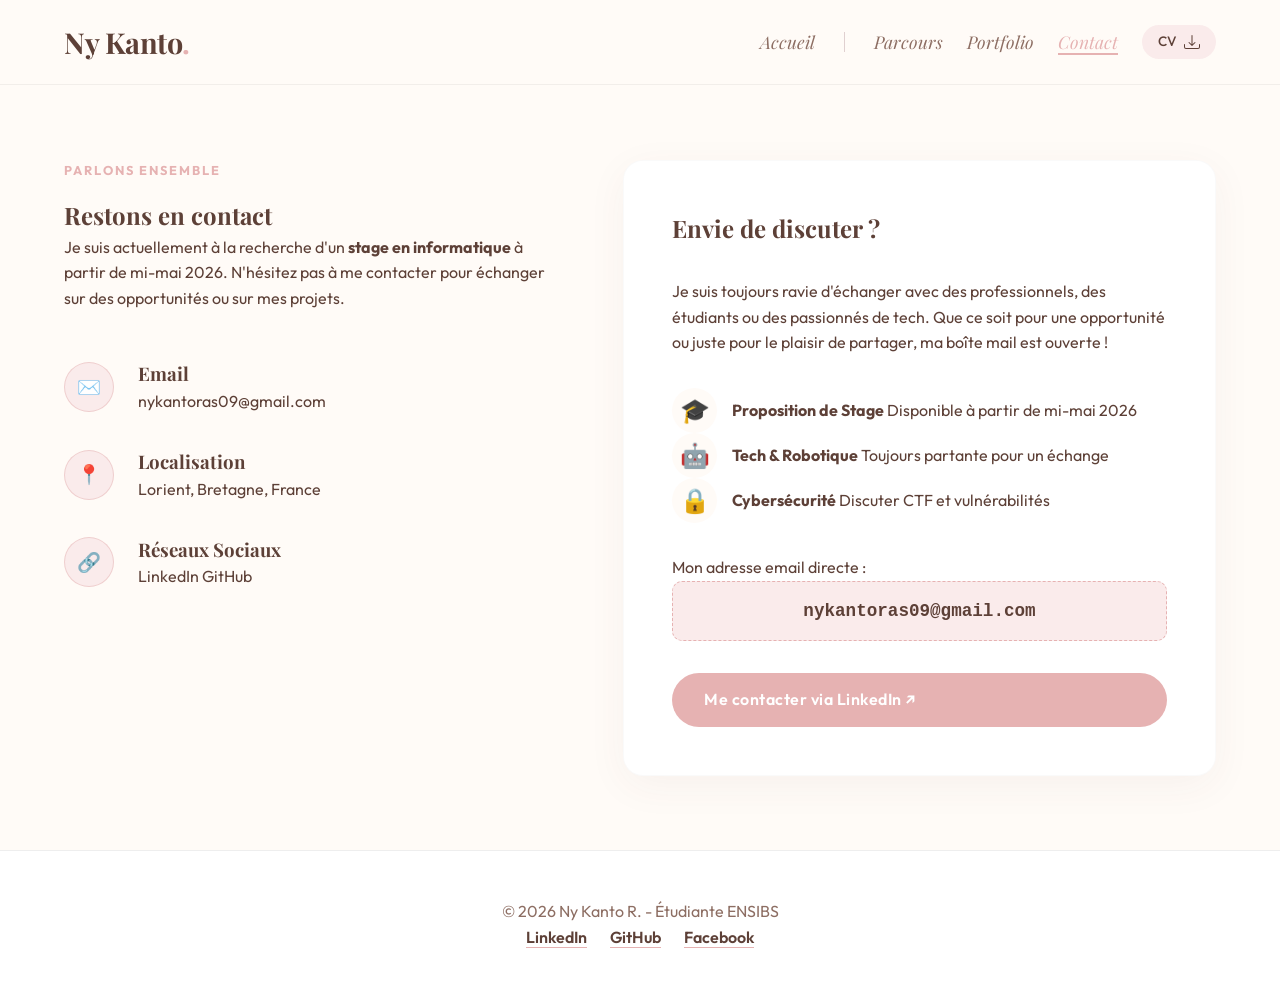
==== contact.html @ 1f0e3d35 "Ajout de la version initiale du site web" ====
<!DOCTYPE html>
<html lang="fr">
<head>
    <meta charset="UTF-8">
    <meta name="viewport" content="width=device-width, initial-scale=1.0">
    <title>Me Contacter - Ny Kanto</title>
    
    <link rel="stylesheet" href="style.css">
    
    <link href="https://fonts.googleapis.com/css2?family=Outfit:wght@300;400;500;700&family=Playfair+Display:ital,wght@0,400;0,600;0,700;1,400&display=swap" rel="stylesheet">
</head>

<body>

    <nav class="navbar">
        <div class="logo">Ny Kanto<span class="dot">.</span></div>
        <ul class="menu">
            <li><a href="index.html" class="nav-page">Accueil</a></li>
            <li class="divider"></li>
            <li><a href="parcours.html" class="nav-page">Parcours</a></li>
            <li><a href="projets.html" class="nav-page">Portfolio</a></li>
            <li><a href="contact.html" class="nav-page active-page">Contact</a></li>
            <li>
                <a href="mon-cv.pdf" target="_blank" class="btn-cv-minimal">
                    CV 
                    <svg xmlns="http://www.w3.org/2000/svg" width="16" height="16" fill="currentColor" viewBox="0 0 16 16"><path d="M.5 9.9a.5.5 0 0 1 .5.5v2.5a1 1 0 0 0 1 1h12a1 1 0 0 0 1-1v-2.5a.5.5 0 0 1 1 0v2.5a2 2 0 0 1-2 2H2a2 2 0 0 1-2-2v-2.5a.5.5 0 0 1 .5-.5z"/><path d="M7.646 11.854a.5.5 0 0 0 .708 0l3-3a.5.5 0 0 0-.708-.708L8.5 10.293V1.5a.5.5 0 0 0-1 0v8.793L5.354 8.146a.5.5 0 0 0-.708.708l3 3z"/></svg>
                </a>
            </li>
        </ul>
    </nav>

    <section class="contact-section">
        <div class="container contact-layout">
            
            <div class="contact-info">
                <p class="subtitle">Parlons ensemble</p>
                <h1>Restons en contact</h1>
                <p class="description">
                    Je suis actuellement à la recherche d'un <strong>stage en informatique</strong> à partir de mi-mai 2026.
                    N'hésitez pas à me contacter pour échanger sur des opportunités ou sur mes projets.
                </p>

                <div class="info-cards">
                    
                    <div class="info-card">
                        <div class="icon-circle">✉️</div>
                        <div>
                            <h3>Email</h3>
                            <a href="mailto:nykantoras09@gmail.com">nykantoras09@gmail.com</a>
                        </div>
                    </div>

                    <div class="info-card">
                        <div class="icon-circle">📍</div>
                        <div>
                            <h3>Localisation</h3>
                            <p>Lorient, Bretagne, France</p>
                        </div>
                    </div>

                    <div class="info-card">
                        <div class="icon-circle">🔗</div>
                        <div>
                            <h3>Réseaux Sociaux</h3>
                            <div class="social-links-contact">
                                <a href="https://linkedin.com" target="_blank">LinkedIn</a>
                                <a href="https://github.com" target="_blank">GitHub</a>
                            </div>
                        </div>
                    </div>

                </div>
            </div>

            <div class="contact-card-rich">
    
                <h2>Envie de discuter ?</h2>
                
                <p class="contact-intro">
                    Je suis toujours ravie d'échanger avec des professionnels, des étudiants ou des passionnés de tech. 
                    Que ce soit pour une opportunité ou juste pour le plaisir de partager, ma boîte mail est ouverte !
                </p>

                <div class="discussion-topics">
                    <div class="topic-item">
                        <span class="topic-icon">🎓</span>
                        <div class="topic-text">
                            <strong>Proposition de Stage</strong>
                            <span>Disponible à partir de mi-mai 2026</span>
                        </div>
                    </div>

                    <div class="topic-item">
                        <span class="topic-icon">🤖</span>
                        <div class="topic-text">
                            <strong>Tech & Robotique</strong>
                            <span>Toujours partante pour un échange</span>
                        </div>
                    </div>

                    <div class="topic-item">
                        <span class="topic-icon">🔒</span>
                        <div class="topic-text">
                            <strong>Cybersécurité</strong>
                            <span>Discuter CTF et vulnérabilités</span>
                        </div>
                    </div>
                </div>

                <div class="email-highlight">
                    <p>Mon adresse email directe :</p>
                    <div class="email-box">nykantoras09@gmail.com</div>
                </div>

                <a href="https://www.linkedin.com/in/ton-profil/" target="_blank" class="btn btn-primary full-width">
                    Me contacter via LinkedIn ↗
                </a>

            </div>
        </div>
    </section>

    <footer>
        <div class="container">
            <p>© 2026 Ny Kanto R. - Étudiante ENSIBS</p>
            
            <div class="socials">
                <a href="https://www.linkedin.com/in/ton-profil/" target="_blank">LinkedIn</a>
                <a href="https://github.com/NyKanto-R" target="_blank">GitHub</a>
                <a href="https://www.facebook.com/ton-profil" target="_blank">Facebook</a>
            </div>
        </div>
    </footer>

</body>
</html>
---- style.css ----
/* ==========================================================================
   STYLE.CSS - Portfolio Ny Kanto
   Thème : Nude, Earthy, Minimalist
   ========================================================================== */

/* -----------------------------------------------------------
   1. IMPORTS & RESET (La base technique)
----------------------------------------------------------- */
/* Police Outfit (Textes) + Playfair Display (Titres élégants) */
@import url('https://fonts.googleapis.com/css2?family=Outfit:wght@300;400;500;700&family=Playfair+Display:ital,wght@0,400;0,600;0,700;1,400&display=swap');

* {
    margin: 0;
    padding: 0;
    box-sizing: border-box; /* Permet de mieux gérer les tailles */
}

/* -----------------------------------------------------------
   2. VARIABLES (Ma palette de couleurs)
----------------------------------------------------------- */
:root {
    /* --- FONDS --- */
    --bg-body: #fffbf7;       /* Beige "Coquille d'œuf" (chaleureux) */
    --bg-cards: #ffffff;      /* Blanc pur pour les cartes */

    /* --- TEXTES --- */
    --text-main: #5d4037;     /* Marron Glacé (Remplace le noir dur) */
    --text-muted: #8d6e63;    /* Taupe clair (Pour les sous-titres) */

    /* --- ACCENT (Rose) --- */
    --accent: #e6b2b2;        /* Rose Poudré / Vieux Rose */
    --accent-hover: #d29696;  /* Rose un peu plus foncé (au survol) */
    --accent-light: #faebeb;  /* Rose très très pâle (fonds légers) */

    /* --- POLICES --- */
    --font-titles: 'Playfair Display', serif;
    --font-body: 'Outfit', sans-serif;
}

/* -----------------------------------------------------------
   3. STYLES GÉNÉRAUX (Body, Titres, Liens)
----------------------------------------------------------- */
body {
    font-family: var(--font-body);
    background-color: var(--bg-body);
    color: var(--text-main);
    line-height: 1.6;
    overflow-x: hidden; /* Évite le scroll horizontal involontaire */
}

a {
    text-decoration: none;
    color: var(--text-main);
    transition: 0.3s ease; /* Animation fluide sur tous les liens */
}

ul { list-style: none; }

h1, h2, h3, .logo {
    font-family: var(--font-titles);
    font-weight: 700;
    color: var(--text-main);
}

.container {
    width: 90%;
    max-width: 1200px; /* Largeur max du site pour grands écrans */
    margin: 0 auto;    /* Centre le contenu */
}

/* --- En-têtes de Pages (Parcours, Portfolio...) --- */
.page-header {
    padding: 4rem 0 2rem;
    text-align: center;
    background-color: var(--bg-body);
}

.page-header h1 {
    font-size: 3rem;
    margin-bottom: 1rem;
}

/* CORRECTION DEMANDÉE : Centrer la description sous le titre */
.page-header .description, .page-header p {
    font-size: 1.1rem;
    color: var(--text-muted);
    max-width: 600px;    /* On limite la largeur pour la lecture */
    margin: 0 auto;      /* Centre le bloc au milieu de la page */
    text-align: center;  /* Centre le texte dans le bloc */
    margin-bottom: 2.5rem;
    line-height: 1.6;
}

/* -----------------------------------------------------------
   4. NAVIGATION (Menu)
----------------------------------------------------------- */
.navbar {
    padding: 1.2rem 5%;
    display: flex;
    justify-content: space-between;
    align-items: center;
    background: rgba(255, 251, 247, 0.95); /* Fond légèrement transparent */
    backdrop-filter: blur(10px); /* Effet de flou derrière */
    position: sticky; /* Le menu reste accroché en haut */
    top: 0;
    z-index: 1000;
    border-bottom: 1px solid rgba(0,0,0,0.05);
}

.logo { font-size: 1.8rem; letter-spacing: -0.5px; }
.dot { color: var(--accent); }

.menu {
    display: flex;
    align-items: center;
    gap: 1.5rem;
}

/* Liens du menu */
.nav-anchor {
    font-size: 0.8rem;
    font-weight: 600;
    text-transform: uppercase;
    letter-spacing: 1px;
}
.nav-anchor:hover { color: var(--accent); }

.nav-page {
    font-family: var(--font-titles);
    font-style: italic;
    font-size: 1.1rem;
    color: var(--text-muted);
}
.nav-page:hover {
    color: var(--accent);
    text-decoration: underline;
    text-underline-offset: 4px;
}

.active-page { /* Indicateur de page active */
    color: var(--accent) !important;
    border-bottom: 2px solid var(--accent);
}

.divider {
    width: 1px;
    height: 20px;
    background-color: #e0d0d0;
    margin: 0 5px;
}

/* Bouton CV (Header) */
.btn-cv-minimal {
    display: flex;
    align-items: center;
    gap: 8px;
    font-family: var(--font-body);
    font-weight: 500;
    font-size: 0.85rem;
    padding: 6px 16px;
    border-radius: 20px;
    background-color: var(--accent-light);
    color: var(--text-main);
    transition: 0.3s;
}
.btn-cv-minimal:hover {
    background-color: var(--accent);
    color: white;
}

/* -----------------------------------------------------------
   5. ACCUEIL (Hero Section)
----------------------------------------------------------- */
.hero {
    min-height: 85vh;
    display: flex;
    align-items: center;
}

.hero-layout {
    display: flex;
    justify-content: space-between;
    align-items: center;
    gap: 2rem;
}

.hero-text { flex: 1; }

.subtitle {
    text-transform: uppercase;
    font-size: 0.8rem;
    letter-spacing: 2px;
    color: var(--accent);
    font-weight: 700;
    margin-bottom: 1rem;
}

.hero h1 {
    font-size: 4rem;
    line-height: 1.1;
    margin-bottom: 1.5rem;
}

.hero-image-container img {
    width: 380px;
    height: 480px;
    object-fit: cover;
    border-radius: 20px;
    box-shadow: 20px 20px 0px rgba(230, 178, 178, 0.2); /* Ombre décalée rose */
}

/* Boutons (Général) */
.hero-buttons { display: flex; gap: 1rem; }

.btn {
    padding: 0.9rem 2rem;
    border-radius: 50px;
    font-weight: 600;
    letter-spacing: 0.5px;
    display: inline-block;
    cursor: pointer;
    border: none;
}

.btn-primary {
    background-color: var(--accent);
    color: white;
}
.btn-primary:hover {
    background-color: var(--accent-hover);
    transform: translateY(-2px);
}

.btn-line {
    border: 1px solid var(--text-main);
    color: var(--text-main);
    background: transparent;
}
.btn-line:hover {
    background-color: var(--text-main);
    color: white;
}

/* -----------------------------------------------------------
   6. SECTION À PROPOS (Onglets / Tabs)
----------------------------------------------------------- */
.about-section { padding: 5rem 0; }

.tabs-container {
    display: flex;
    justify-content: center;
    gap: 1rem;
    margin-bottom: 2rem;
    flex-wrap: wrap;
}

.tab-btn {
    background: transparent;
    border: 1px solid #e0d0d0;
    border-radius: 50px;
    padding: 10px 25px;
    font-family: var(--font-body);
    font-weight: 600;
    cursor: pointer;
    color: var(--text-muted);
    transition: 0.3s;
}

.tab-btn.active {
    background-color: var(--accent) !important;
    border-color: var(--accent) !important;
    color: white !important;
    box-shadow: 0 4px 10px rgba(230, 178, 178, 0.3);
}

.tab-content {
    display: none; /* Caché par défaut */
    background: white;
    padding: 2.5rem;
    border-radius: 20px;
    box-shadow: 0 10px 30px rgba(93, 64, 55, 0.03);
    justify-content: space-between;
    align-items: center;
    gap: 3rem;
    opacity: 0;
    transform: translateY(10px);
    transition: all 0.5s ease;
}

.tab-content.active {
    opacity: 1;
    transform: translateY(0);
}

.tab-text { flex: 1; }

.tab-image { flex: 1; max-width: 400px; }
.tab-image img {
    width: 100%;
    height: 300px;
    object-fit: cover;
    border-radius: 15px;
    box-shadow: 10px 10px 0px var(--accent-light);
}

/* -----------------------------------------------------------
   7. COMPÉTENCES (Barres de progression)
----------------------------------------------------------- */
.skills-section {
    padding: 5rem 0;
    background-color: #faf8f6;
}

.skills-categories {
    display: grid;
    grid-template-columns: repeat(auto-fit, minmax(300px, 1fr));
    gap: 3rem;
}

.skill-card {
    position: relative;
    background: white;
    padding: 1rem 1.5rem;
    border-radius: 12px;
    overflow: hidden;
    margin-bottom: 1rem;
    border: 1px solid rgba(0,0,0,0.03);
    box-shadow: 0 4px 10px rgba(0,0,0,0.01);
}

.skill-name {
    font-weight: 600;
    position: relative;
    z-index: 3;
    color: var(--text-main);
}

.skill-percentage {
    float: right;
    font-weight: 700;
    color: var(--text-main); /* Marron foncé pour lisibilité */
    position: relative;
    z-index: 3;
    opacity: 0;
    transform: translateX(10px);
    transition: 0.3s;
}

.progress-bar {
    position: absolute;
    top: 0;
    left: 0;
    height: 100%;
    width: 0%;
    background-color: var(--accent-light) !important; 
    z-index: 1;
    transition: width 0.6s ease;
}

/* Effet au survol */
.skill-card:hover .progress-bar {
    width: var(--percent);
    background-color: var(--accent) !important;
}
.skill-card:hover .skill-percentage {
    opacity: 1;
    transform: translateX(0);
}

/* -----------------------------------------------------------
   8. PROJETS (Version Accueil - Cartes alignées)
----------------------------------------------------------- */
.projects-grid {
    display: grid;
    grid-template-columns: repeat(auto-fit, minmax(300px, 1fr));
    gap: 2rem;
    margin-top: 3rem;
}

.project-card-safe {
    background-color: white;
    border-radius: 15px;
    overflow: hidden;
    border: 1px solid rgba(0,0,0,0.05);
    transition: 0.3s ease;
}

.project-card-safe:hover {
    transform: translateY(-5px);
    box-shadow: 0 10px 20px rgba(93, 64, 55, 0.1);
    border-color: var(--accent);
}

/* CORRECTION ALIGNEMENT PROJETS : Hauteur fixe pour les images */
.card-header img {
    width: 100%;
    height: 220px;       /* Force toutes les images à la même taille */
    object-fit: cover;   /* Coupe l'image proprement sans l'écraser */
    object-position: center;
    display: block;
    border-bottom: 1px solid #f0f0f0;
}

/* Classe spéciale pour le CSAW (si tu veux l'image entière) */
.img-entiere {
    object-fit: contain !important;
    background-color: #ffffff;
}

.card-body {
    padding: 1.5rem;
    text-align: left;
}

.link-arrow {
    font-weight: 700;
    font-size: 0.9rem;
    color: var(--accent);
    text-transform: uppercase;
}

/* Petits liens doubles (Site | Détails) */
.card-links {
    display: flex;
    align-items: center;
    gap: 10px;
    margin-top: 10px;
}
.divider-small { color: #ccc; }
.link-external {
    font-size: 0.85rem;
    color: var(--text-muted);
    border-bottom: 1px dotted var(--text-muted);
}

/* -----------------------------------------------------------
   9. PAGE PORTFOLIO (Liste détaillée Zig-Zag)
----------------------------------------------------------- */
.portfolio-list { padding-bottom: 6rem; }

.project-item {
    display: flex;
    align-items: center;
    gap: 4rem;
    margin-bottom: 6rem;
}

.project-item.reverse { flex-direction: row-reverse; }

.project-visual { flex: 1; }
.project-visual img {
    width: 100%;
    height: 400px;
    object-fit: cover;
    border-radius: 15px;
    box-shadow: 20px 20px 0px rgba(230, 178, 178, 0.3);
    transition: 0.4s ease;
}

.project-item:hover .project-visual img {
    transform: scale(1.02);
    box-shadow: 25px 25px 0px rgba(230, 178, 178, 0.5);
}

.project-info { flex: 1; }

.tech-tag {
    background-color: var(--accent-light);
    color: var(--text-main);
    padding: 5px 15px;
    border-radius: 20px;
    font-size: 0.8rem;
    font-weight: 500;
    margin-right: 5px;
}

.status-badge {
    padding: 8px 15px;
    background-color: #f0f0f0;
    color: var(--text-muted);
    border-radius: 20px;
    font-size: 0.85rem;
    font-style: italic;
}

/* -----------------------------------------------------------
   10. PAGE PARCOURS (Timeline)
----------------------------------------------------------- */
.timeline-section { padding-bottom: 6rem; }

.timeline {
    position: relative;
    max-width: 800px;
    margin: 0 auto;
}

/* Ligne verticale */
.timeline::after {
    content: '';
    position: absolute;
    width: 2px;
    background-color: #e0d0d0;
    top: 0; bottom: 0; left: 20px;
}

.timeline-item {
    position: relative;
    padding-left: 60px;
    margin-bottom: 3rem;
}

/* Point rond */
.timeline-item::after {
    content: '';
    position: absolute;
    width: 16px; height: 16px;
    left: 13px; top: 5px;
    background-color: var(--bg-body);
    border: 3px solid var(--text-main);
    border-radius: 50%;
    z-index: 1;
    transition: 0.3s;
}

.timeline-item:hover::after {
    background-color: var(--accent);
    border-color: var(--accent);
}

.timeline-content {
    padding: 2rem;
    background-color: white;
    border-radius: 15px;
    box-shadow: 0 5px 20px rgba(93, 64, 55, 0.05);
    border: 1px solid rgba(0,0,0,0.02);
    transition: 0.3s;
}

.timeline-item:hover .timeline-content {
    transform: translateX(5px);
    border-left: 4px solid var(--accent);
}

.timeline-date {
    font-family: var(--font-titles);
    font-weight: 700;
    color: var(--accent);
    margin-bottom: 0.5rem;
}

.timeline-title {
    font-size: 2rem;
    margin: 3rem 0 2rem;
    color: var(--accent);
    border-left: 5px solid var(--text-main);
    padding-left: 15px;
}

/* -----------------------------------------------------------
   11. PAGE CONTACT (Carte Riche)
----------------------------------------------------------- */
.contact-section {
    min-height: 85vh;
    display: flex;
    align-items: center;
}

.contact-layout {
    display: flex;
    justify-content: space-between;
    align-items: flex-start;
    gap: 4rem;
}

.contact-info { flex: 1; }

.contact-card-rich {
    flex: 1;
    background: white;
    padding: 3rem;
    border-radius: 20px;
    box-shadow: 0 10px 40px rgba(93, 64, 55, 0.05);
    border: 1px solid rgba(0,0,0,0.02);
    display: flex;
    flex-direction: column;
    gap: 2rem;
}

.topic-item {
    display: flex;
    align-items: center;
    gap: 15px;
}

.topic-icon {
    font-size: 1.5rem;
    background-color: var(--bg-body);
    width: 45px; height: 45px;
    display: flex; justify-content: center; align-items: center;
    border-radius: 50%;
}

.email-box {
    background-color: var(--accent-light);
    color: var(--text-main);
    padding: 15px;
    border-radius: 10px;
    font-family: monospace;
    font-weight: 700;
    font-size: 1.1rem;
    text-align: center;
    border: 1px dashed var(--accent);
    user-select: all;
}

.info-cards {
    margin-top: 3rem;
    display: flex;
    flex-direction: column;
    gap: 2rem;
}

.info-card {
    display: flex;
    align-items: center;
    gap: 1.5rem;
}

.icon-circle {
    width: 50px; height: 50px;
    background-color: var(--accent-light);
    border-radius: 50%;
    display: flex; justify-content: center; align-items: center;
    font-size: 1.2rem;
    border: 1px solid rgba(230, 178, 178, 0.5);
}

/* -----------------------------------------------------------
   12. FOOTER & RESPONSIVE
----------------------------------------------------------- */
footer {
    padding: 3rem 0;
    border-top: 1px solid #eee;
    background: white;
    text-align: center;
    color: var(--text-muted);
}

.socials a {
    margin: 0 10px;
    font-weight: 600;
    border-bottom: 1px solid var(--accent);
}

/* --- VERSION MOBILE --- */
@media (max-width: 768px) {
    .hero-layout, .tab-content, .contact-layout, .project-item, .project-item.reverse {
        flex-direction: column;
        text-align: center;
    }
    
    .hero-layout { flex-direction: column-reverse; } /* Image au-dessus */
    
    .hero h1 { font-size: 3rem; }
    
    .menu { display: none; } /* On cache le menu sur mobile (simple) */
    
    .timeline::after { left: 15px; }
    .timeline-item { padding-left: 45px; }
    
    .project-visual img { height: 250px; }
    
    .contact-card-rich { width: 100%; padding: 2rem; }
}
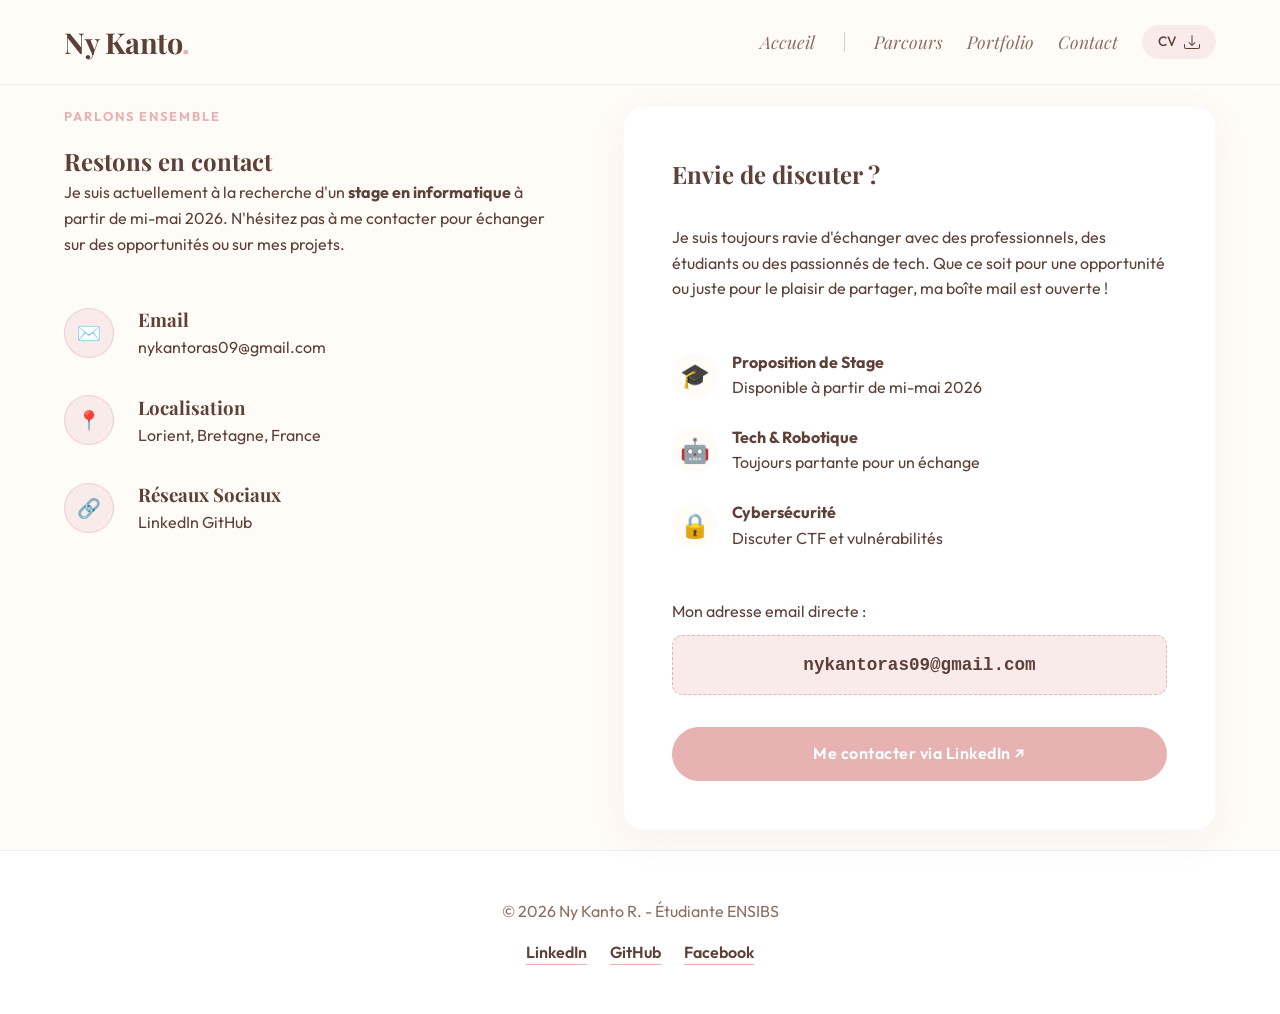
==== commit 1024e815: "Mise à jour du CV et du style CSS" ====
--- a/contact.html
+++ b/contact.html
@@ -6,65 +6,70 @@
     <title>Me Contacter - Ny Kanto</title>
     
     <link rel="stylesheet" href="style.css">
-    
     <link href="https://fonts.googleapis.com/css2?family=Outfit:wght@300;400;500;700&family=Playfair+Display:ital,wght@0,400;0,600;0,700;1,400&display=swap" rel="stylesheet">
 </head>
 
 <body>
 
-    <nav class="navbar">
-        <div class="logo">Ny Kanto<span class="dot">.</span></div>
-        <ul class="menu">
-            <li><a href="index.html" class="nav-page">Accueil</a></li>
-            <li class="divider"></li>
-            <li><a href="parcours.html" class="nav-page">Parcours</a></li>
-            <li><a href="projets.html" class="nav-page">Portfolio</a></li>
-            <li><a href="contact.html" class="nav-page active-page">Contact</a></li>
+    <nav class="menu-principal">
+        <div class="logo">Ny Kanto<span class="point-logo">.</span></div>
+        <ul class="liens-navigation">
+            <li><a href="index.html" class="lien-page">Accueil</a></li>
+
+            <li class="separateur"></li>
+
+            <li><a href="parcours.html" class="lien-page">Parcours</a></li>
+            <li><a href="projets.html" class="lien-page">Portfolio</a></li>
+            <li><a href="contact.html" class="lien-page">Contact</a></li>
+
             <li>
-                <a href="mon-cv.pdf" target="_blank" class="btn-cv-minimal">
+                <a href="mon-cv.pdf" target="_blank" class="bouton-cv">
                     CV 
-                    <svg xmlns="http://www.w3.org/2000/svg" width="16" height="16" fill="currentColor" viewBox="0 0 16 16"><path d="M.5 9.9a.5.5 0 0 1 .5.5v2.5a1 1 0 0 0 1 1h12a1 1 0 0 0 1-1v-2.5a.5.5 0 0 1 1 0v2.5a2 2 0 0 1-2 2H2a2 2 0 0 1-2-2v-2.5a.5.5 0 0 1 .5-.5z"/><path d="M7.646 11.854a.5.5 0 0 0 .708 0l3-3a.5.5 0 0 0-.708-.708L8.5 10.293V1.5a.5.5 0 0 0-1 0v8.793L5.354 8.146a.5.5 0 0 0-.708.708l3 3z"/></svg>
+                    <svg xmlns="http://www.w3.org/2000/svg" width="16" height="16" fill="currentColor" viewBox="0 0 16 16">
+                        <path d="M.5 9.9a.5.5 0 0 1 .5.5v2.5a1 1 0 0 0 1 1h12a1 1 0 0 0 1-1v-2.5a.5.5 0 0 1 1 0v2.5a2 2 0 0 1-2 2H2a2 2 0 0 1-2-2v-2.5a.5.5 0 0 1 .5-.5z"/>
+                        <path d="M7.646 11.854a.5.5 0 0 0 .708 0l3-3a.5.5 0 0 0-.708-.708L8.5 10.293V1.5a.5.5 0 0 0-1 0v8.793L5.354 8.146a.5.5 0 0 0-.708.708l3 3z"/>
+                    </svg>
                 </a>
             </li>
         </ul>
     </nav>
 
-    <section class="contact-section">
-        <div class="container contact-layout">
+    <section class="section-contact">
+        <div class="container mise-en-page-contact">
             
-            <div class="contact-info">
-                <p class="subtitle">Parlons ensemble</p>
+            <div class="infos-contact">
+                <p class="sous-titre">Parlons ensemble</p>
                 <h1>Restons en contact</h1>
                 <p class="description">
                     Je suis actuellement à la recherche d'un <strong>stage en informatique</strong> à partir de mi-mai 2026.
                     N'hésitez pas à me contacter pour échanger sur des opportunités ou sur mes projets.
                 </p>
 
-                <div class="info-cards">
+                <div class="grille-cartes-info">
                     
-                    <div class="info-card">
-                        <div class="icon-circle">✉️</div>
+                    <div class="carte-info">
+                        <div class="cercle-icone">✉️</div>
                         <div>
                             <h3>Email</h3>
                             <a href="mailto:nykantoras09@gmail.com">nykantoras09@gmail.com</a>
                         </div>
                     </div>
 
-                    <div class="info-card">
-                        <div class="icon-circle">📍</div>
+                    <div class="carte-info">
+                        <div class="cercle-icone">📍</div>
                         <div>
                             <h3>Localisation</h3>
                             <p>Lorient, Bretagne, France</p>
                         </div>
                     </div>
 
-                    <div class="info-card">
-                        <div class="icon-circle">🔗</div>
+                    <div class="carte-info">
+                        <div class="cercle-icone">🔗</div>
                         <div>
                             <h3>Réseaux Sociaux</h3>
-                            <div class="social-links-contact">
-                                <a href="https://linkedin.com" target="_blank">LinkedIn</a>
-                                <a href="https://github.com" target="_blank">GitHub</a>
+                            <div class="liens-sociaux-contact">
+                                <a href="https://www.linkedin.com/in/nykanto-rasolofonjatovo" target="_blank">LinkedIn</a>
+                                <a href="https://github.com/NyKanto09" target="_blank">GitHub</a>
                             </div>
                         </div>
                     </div>
@@ -72,47 +77,49 @@
                 </div>
             </div>
 
-            <div class="contact-card-rich">
+            <div class="grande-carte-contact">
     
                 <h2>Envie de discuter ?</h2>
                 
-                <p class="contact-intro">
+                <p class="introduction-contact">
                     Je suis toujours ravie d'échanger avec des professionnels, des étudiants ou des passionnés de tech. 
                     Que ce soit pour une opportunité ou juste pour le plaisir de partager, ma boîte mail est ouverte !
                 </p>
 
-                <div class="discussion-topics">
-                    <div class="topic-item">
-                        <span class="topic-icon">🎓</span>
-                        <div class="topic-text">
+                <div class="sujets-discussion">
+                    
+                    <div class="element-sujet">
+                        <span class="icone-sujet">🎓</span>
+                        <div class="texte-sujet">
                             <strong>Proposition de Stage</strong>
                             <span>Disponible à partir de mi-mai 2026</span>
                         </div>
                     </div>
 
-                    <div class="topic-item">
-                        <span class="topic-icon">🤖</span>
-                        <div class="topic-text">
+                    <div class="element-sujet">
+                        <span class="icone-sujet">🤖</span>
+                        <div class="texte-sujet">
                             <strong>Tech & Robotique</strong>
                             <span>Toujours partante pour un échange</span>
                         </div>
                     </div>
 
-                    <div class="topic-item">
-                        <span class="topic-icon">🔒</span>
-                        <div class="topic-text">
+                    <div class="element-sujet">
+                        <span class="icone-sujet">🔒</span>
+                        <div class="texte-sujet">
                             <strong>Cybersécurité</strong>
                             <span>Discuter CTF et vulnérabilités</span>
                         </div>
                     </div>
+
                 </div>
 
-                <div class="email-highlight">
+                <div class="mise-en-avant-email">
                     <p>Mon adresse email directe :</p>
-                    <div class="email-box">nykantoras09@gmail.com</div>
+                    <div class="boite-email">nykantoras09@gmail.com</div>
                 </div>
 
-                <a href="https://www.linkedin.com/in/ton-profil/" target="_blank" class="btn btn-primary full-width">
+                <a href="https://www.linkedin.com/in/nykanto-rasolofonjatovo" target="_blank" class="bouton bouton-rose pleine-largeur">
                     Me contacter via LinkedIn ↗
                 </a>
 
@@ -124,10 +131,10 @@
         <div class="container">
             <p>© 2026 Ny Kanto R. - Étudiante ENSIBS</p>
             
-            <div class="socials">
-                <a href="https://www.linkedin.com/in/ton-profil/" target="_blank">LinkedIn</a>
-                <a href="https://github.com/NyKanto-R" target="_blank">GitHub</a>
-                <a href="https://www.facebook.com/ton-profil" target="_blank">Facebook</a>
+            <div class="reseaux-sociaux">
+                <a href="https://www.linkedin.com/in/nykanto-rasolofonjatovo" target="_blank">LinkedIn</a>
+                <a href="https://github.com/NyKanto09" target="_blank">GitHub</a>
+                <a href="https://www.facebook.com/share/1869oNF7mo/" target="_blank">Facebook</a>
             </div>
         </div>
     </footer>
--- a/style.css
+++ b/style.css
@@ -1,57 +1,43 @@
-/* ==========================================================================
-   STYLE.CSS - Portfolio Ny Kanto
-   Thème : Nude, Earthy, Minimalist
-   ========================================================================== */
-
-/* -----------------------------------------------------------
-   1. IMPORTS & RESET (La base technique)
------------------------------------------------------------ */
-/* Police Outfit (Textes) + Playfair Display (Titres élégants) */
-@import url('https://fonts.googleapis.com/css2?family=Outfit:wght@300;400;500;700&family=Playfair+Display:ital,wght@0,400;0,600;0,700;1,400&display=swap');
-
+/* -----------------------------------------------------------
+   1. Mise à 0 des margin 
+----------------------------------------------------------- */
 * {
     margin: 0;
     padding: 0;
-    box-sizing: border-box; /* Permet de mieux gérer les tailles */
-}
-
-/* -----------------------------------------------------------
-   2. VARIABLES (Ma palette de couleurs)
+    box-sizing: border-box;
+}
+
+/* -----------------------------------------------------------
+   2. VARIABLES (Palette de couleurs & Polices)
 ----------------------------------------------------------- */
 :root {
-    /* --- FONDS --- */
-    --bg-body: #fffbf7;       /* Beige "Coquille d'œuf" (chaleureux) */
-    --bg-cards: #ffffff;      /* Blanc pur pour les cartes */
-
-    /* --- TEXTES --- */
-    --text-main: #5d4037;     /* Marron Glacé (Remplace le noir dur) */
-    --text-muted: #8d6e63;    /* Taupe clair (Pour les sous-titres) */
-
-    /* --- ACCENT (Rose) --- */
-    --accent: #e6b2b2;        /* Rose Poudré / Vieux Rose */
-    --accent-hover: #d29696;  /* Rose un peu plus foncé (au survol) */
-    --accent-light: #faebeb;  /* Rose très très pâle (fonds légers) */
-
-    /* --- POLICES --- */
+    --bg-body: #fffbf7;
+    --bg-cards: #ffffff;
+    --text-main: #5d4037;
+    --text-muted: #8d6e63;
+    --accent: #e6b2b2;
+    --accent-hover: #d29696;
+    --accent-light: #faebeb;
+    
     --font-titles: 'Playfair Display', serif;
     --font-body: 'Outfit', sans-serif;
 }
 
 /* -----------------------------------------------------------
-   3. STYLES GÉNÉRAUX (Body, Titres, Liens)
+   3. STYLES GÉNÉRAUX ET STRUCTURE
 ----------------------------------------------------------- */
 body {
     font-family: var(--font-body);
     background-color: var(--bg-body);
     color: var(--text-main);
     line-height: 1.6;
-    overflow-x: hidden; /* Évite le scroll horizontal involontaire */
+    overflow-x: hidden;
 }
 
 a {
     text-decoration: none;
     color: var(--text-main);
-    transition: 0.3s ease; /* Animation fluide sur tous les liens */
+    transition: 0.3s ease;
 }
 
 ul { list-style: none; }
@@ -64,93 +50,96 @@
 
 .container {
     width: 90%;
-    max-width: 1200px; /* Largeur max du site pour grands écrans */
-    margin: 0 auto;    /* Centre le contenu */
-}
-
-/* --- En-têtes de Pages (Parcours, Portfolio...) --- */
-.page-header {
+    max-width: 1200px;
+    margin: 0 auto;
+}
+
+.en-tete-page {
     padding: 4rem 0 2rem;
     text-align: center;
     background-color: var(--bg-body);
 }
 
-.page-header h1 {
+.en-tete-page h1 {
     font-size: 3rem;
     margin-bottom: 1rem;
 }
 
-/* CORRECTION DEMANDÉE : Centrer la description sous le titre */
-.page-header .description, .page-header p {
+.en-tete-page .description, .en-tete-page p {
     font-size: 1.1rem;
     color: var(--text-muted);
-    max-width: 600px;    /* On limite la largeur pour la lecture */
-    margin: 0 auto;      /* Centre le bloc au milieu de la page */
-    text-align: center;  /* Centre le texte dans le bloc */
+    max-width: 600px;
+    margin: 0 auto;
+    text-align: center;
     margin-bottom: 2.5rem;
     line-height: 1.6;
 }
 
-/* -----------------------------------------------------------
-   4. NAVIGATION (Menu)
------------------------------------------------------------ */
-.navbar {
+.espace-vide {
+    height: 4rem;
+}
+
+/* -----------------------------------------------------------
+   4. NAVIGATION (Menu principal)
+----------------------------------------------------------- */
+.menu-principal {
     padding: 1.2rem 5%;
     display: flex;
     justify-content: space-between;
     align-items: center;
-    background: rgba(255, 251, 247, 0.95); /* Fond légèrement transparent */
-    backdrop-filter: blur(10px); /* Effet de flou derrière */
-    position: sticky; /* Le menu reste accroché en haut */
+    background: rgba(255, 251, 247, 0.95);
+    backdrop-filter: blur(10px);
+    position: sticky;
     top: 0;
     z-index: 1000;
     border-bottom: 1px solid rgba(0,0,0,0.05);
 }
 
 .logo { font-size: 1.8rem; letter-spacing: -0.5px; }
-.dot { color: var(--accent); }
-
-.menu {
+.point-logo { color: var(--accent); }
+
+.liens-navigation {
     display: flex;
     align-items: center;
     gap: 1.5rem;
 }
 
-/* Liens du menu */
-.nav-anchor {
+
+.lien-ancre {
     font-size: 0.8rem;
     font-weight: 600;
     text-transform: uppercase;
     letter-spacing: 1px;
 }
-.nav-anchor:hover { color: var(--accent); }
-
-.nav-page {
+.lien-ancre:hover { color: var(--accent); }
+
+
+.lien-page {
     font-family: var(--font-titles);
     font-style: italic;
     font-size: 1.1rem;
     color: var(--text-muted);
 }
-.nav-page:hover {
+.lien-page:hover {
     color: var(--accent);
     text-decoration: underline;
     text-underline-offset: 4px;
 }
 
-.active-page { /* Indicateur de page active */
+.lien-page.actif {
     color: var(--accent) !important;
     border-bottom: 2px solid var(--accent);
-}
-
-.divider {
+    text-decoration: none;
+}
+
+.separateur {
     width: 1px;
     height: 20px;
     background-color: #e0d0d0;
     margin: 0 5px;
 }
 
-/* Bouton CV (Header) */
-.btn-cv-minimal {
+.bouton-cv {
     display: flex;
     align-items: center;
     gap: 8px;
@@ -163,30 +152,30 @@
     color: var(--text-main);
     transition: 0.3s;
 }
-.btn-cv-minimal:hover {
+.bouton-cv:hover {
     background-color: var(--accent);
     color: white;
 }
 
 /* -----------------------------------------------------------
-   5. ACCUEIL (Hero Section)
------------------------------------------------------------ */
-.hero {
+   5. ACCUEIL (Bannière)
+----------------------------------------------------------- */
+.en-tete-accueil {
     min-height: 85vh;
     display: flex;
     align-items: center;
 }
 
-.hero-layout {
+.disposition-accueil {
     display: flex;
     justify-content: space-between;
     align-items: center;
     gap: 2rem;
 }
 
-.hero-text { flex: 1; }
-
-.subtitle {
+.texte-accueil { flex: 1; }
+
+.sous-titre {
     text-transform: uppercase;
     font-size: 0.8rem;
     letter-spacing: 2px;
@@ -195,24 +184,23 @@
     margin-bottom: 1rem;
 }
 
-.hero h1 {
+.texte-accueil h1 {
     font-size: 4rem;
     line-height: 1.1;
     margin-bottom: 1.5rem;
 }
 
-.hero-image-container img {
+.image-accueil img {
     width: 380px;
     height: 480px;
     object-fit: cover;
     border-radius: 20px;
-    box-shadow: 20px 20px 0px rgba(230, 178, 178, 0.2); /* Ombre décalée rose */
-}
-
-/* Boutons (Général) */
-.hero-buttons { display: flex; gap: 1rem; }
-
-.btn {
+    box-shadow: 20px 20px 0px rgba(230, 178, 178, 0.2);
+}
+
+.groupe-boutons { display: flex; gap: 1rem; }
+
+.bouton {
     padding: 0.9rem 2rem;
     border-radius: 50px;
     font-weight: 600;
@@ -222,39 +210,45 @@
     border: none;
 }
 
-.btn-primary {
+.bouton-rose {
     background-color: var(--accent);
     color: white;
 }
-.btn-primary:hover {
+.bouton-rose:hover {
     background-color: var(--accent-hover);
     transform: translateY(-2px);
 }
 
-.btn-line {
+.bouton-contour {
     border: 1px solid var(--text-main);
     color: var(--text-main);
     background: transparent;
 }
-.btn-line:hover {
+.bouton-contour:hover {
     background-color: var(--text-main);
     color: white;
 }
 
 /* -----------------------------------------------------------
-   6. SECTION À PROPOS (Onglets / Tabs)
------------------------------------------------------------ */
-.about-section { padding: 5rem 0; }
-
-.tabs-container {
+   6. SECTION À PROPOS (Onglets)
+----------------------------------------------------------- */
+.section-apropos { padding: 5rem 0; }
+
+.titre-section {
+    font-size: 2rem;
+    margin-bottom: 2rem;
+    text-align: center;
+}
+
+.conteneur-onglets {
     display: flex;
     justify-content: center;
     gap: 1rem;
-    margin-bottom: 2rem;
+    margin-bottom: 3rem;
     flex-wrap: wrap;
 }
 
-.tab-btn {
+.bouton-onglet {
     background: transparent;
     border: 1px solid #e0d0d0;
     border-radius: 50px;
@@ -266,15 +260,15 @@
     transition: 0.3s;
 }
 
-.tab-btn.active {
+.bouton-onglet.actif {
     background-color: var(--accent) !important;
     border-color: var(--accent) !important;
     color: white !important;
     box-shadow: 0 4px 10px rgba(230, 178, 178, 0.3);
 }
 
-.tab-content {
-    display: none; /* Caché par défaut */
+.contenu-onglet {
+    display: none;
     background: white;
     padding: 2.5rem;
     border-radius: 20px;
@@ -287,15 +281,16 @@
     transition: all 0.5s ease;
 }
 
-.tab-content.active {
+.contenu-onglet.actif {
     opacity: 1;
     transform: translateY(0);
 }
 
-.tab-text { flex: 1; }
-
-.tab-image { flex: 1; max-width: 400px; }
-.tab-image img {
+.texte-onglet { flex: 1; }
+.texte-onglet h3 { margin-bottom: 1.5rem; }
+
+.image-onglet { flex: 1; max-width: 400px; }
+.image-onglet img {
     width: 100%;
     height: 300px;
     object-fit: cover;
@@ -303,21 +298,33 @@
     box-shadow: 10px 10px 0px var(--accent-light);
 }
 
+.liste-details li { margin-bottom: 10px; }
+.groupe-tags { margin-bottom: 15px; }
+.tag-competence {
+    display: inline-block;
+    background-color: var(--bg-body);
+    padding: 5px 12px;
+    border-radius: 15px;
+    font-size: 0.9rem;
+    margin: 5px 5px 5px 0;
+    border: 1px solid #e0d0d0;
+}
+
 /* -----------------------------------------------------------
    7. COMPÉTENCES (Barres de progression)
 ----------------------------------------------------------- */
-.skills-section {
+.section-competences {
     padding: 5rem 0;
     background-color: #faf8f6;
 }
 
-.skills-categories {
+.grille-categories {
     display: grid;
-    grid-template-columns: repeat(auto-fit, minmax(300px, 1fr));
+    grid-template-columns: 1fr 1fr 1fr;
     gap: 3rem;
 }
 
-.skill-card {
+.carte-competence {
     position: relative;
     background: white;
     padding: 1rem 1.5rem;
@@ -328,17 +335,40 @@
     box-shadow: 0 4px 10px rgba(0,0,0,0.01);
 }
 
-.skill-name {
+.nom-competence {
     font-weight: 600;
     position: relative;
     z-index: 3;
     color: var(--text-main);
 }
 
-.skill-percentage {
+/* Barre de progression (Départ à 0%) */
+.barre-progression {
+    position: absolute;
+    top: 0;
+    left: 0;
+    height: 100%;
+    width: 0%;
+    background-color: var(--accent-light); 
+    z-index: 1;
+    transition: width 0.6s ease;
+}
+
+/* Animation au survol de la carte */
+.carte-competence:hover .barre-progression {
+    width: var(--pourcentage);
+    background-color: var(--accent);
+}
+
+.carte-competence:hover .pourcentage {
+    opacity: 1;
+    transform: translateX(0);
+}
+
+.pourcentage {
     float: right;
     font-weight: 700;
-    color: var(--text-main); /* Marron foncé pour lisibilité */
+    color: var(--text-main);
     position: relative;
     z-index: 3;
     opacity: 0;
@@ -346,38 +376,20 @@
     transition: 0.3s;
 }
 
-.progress-bar {
-    position: absolute;
-    top: 0;
-    left: 0;
-    height: 100%;
-    width: 0%;
-    background-color: var(--accent-light) !important; 
-    z-index: 1;
-    transition: width 0.6s ease;
-}
-
-/* Effet au survol */
-.skill-card:hover .progress-bar {
-    width: var(--percent);
-    background-color: var(--accent) !important;
-}
-.skill-card:hover .skill-percentage {
-    opacity: 1;
-    transform: translateX(0);
-}
-
-/* -----------------------------------------------------------
-   8. PROJETS (Version Accueil - Cartes alignées)
------------------------------------------------------------ */
-.projects-grid {
+/* -----------------------------------------------------------
+   8. PROJETS
+----------------------------------------------------------- */
+/* Mode Grille ( pour l'accueil) */
+.section-projets { padding: 5rem 0; }
+
+.grille-projets {
     display: grid;
-    grid-template-columns: repeat(auto-fit, minmax(300px, 1fr));
+    grid-template-columns: 1fr 1fr 1fr;
     gap: 2rem;
     margin-top: 3rem;
 }
 
-.project-card-safe {
+.carte-projet {
     background-color: white;
     border-radius: 15px;
     overflow: hidden;
@@ -385,70 +397,64 @@
     transition: 0.3s ease;
 }
 
-.project-card-safe:hover {
+.carte-projet:hover {
     transform: translateY(-5px);
     box-shadow: 0 10px 20px rgba(93, 64, 55, 0.1);
     border-color: var(--accent);
 }
 
-/* CORRECTION ALIGNEMENT PROJETS : Hauteur fixe pour les images */
-.card-header img {
+.haut-carte img {
     width: 100%;
-    height: 220px;       /* Force toutes les images à la même taille */
-    object-fit: cover;   /* Coupe l'image proprement sans l'écraser */
-    object-position: center;
+    height: 220px;
+    object-fit: cover;
     display: block;
     border-bottom: 1px solid #f0f0f0;
 }
 
-/* Classe spéciale pour le CSAW (si tu veux l'image entière) */
-.img-entiere {
+.image-entiere {
     object-fit: contain !important;
     background-color: #ffffff;
 }
 
-.card-body {
+.bas-carte {
     padding: 1.5rem;
     text-align: left;
 }
 
-.link-arrow {
+.lien-fleche {
     font-weight: 700;
     font-size: 0.9rem;
     color: var(--accent);
     text-transform: uppercase;
 }
 
-/* Petits liens doubles (Site | Détails) */
-.card-links {
+.liens-carte {
     display: flex;
     align-items: center;
     gap: 10px;
     margin-top: 10px;
 }
-.divider-small { color: #ccc; }
-.link-external {
+.petit-separateur { color: #ccc; }
+.lien-externe {
     font-size: 0.85rem;
     color: var(--text-muted);
     border-bottom: 1px dotted var(--text-muted);
 }
 
-/* -----------------------------------------------------------
-   9. PAGE PORTFOLIO (Liste détaillée Zig-Zag)
------------------------------------------------------------ */
-.portfolio-list { padding-bottom: 6rem; }
-
-.project-item {
+/* Mode Liste ZigZag (Page Portfolio) */
+.liste-projets { padding-bottom: 6rem; }
+
+.article-projet {
     display: flex;
     align-items: center;
     gap: 4rem;
     margin-bottom: 6rem;
 }
 
-.project-item.reverse { flex-direction: row-reverse; }
-
-.project-visual { flex: 1; }
-.project-visual img {
+.article-projet.inverse { flex-direction: row-reverse; }
+
+.visuel-projet { flex: 1; }
+.visuel-projet img {
     width: 100%;
     height: 400px;
     object-fit: cover;
@@ -457,14 +463,22 @@
     transition: 0.4s ease;
 }
 
-.project-item:hover .project-visual img {
+.article-projet:hover .visuel-projet img {
     transform: scale(1.02);
     box-shadow: 25px 25px 0px rgba(230, 178, 178, 0.5);
 }
 
-.project-info { flex: 1; }
-
-.tech-tag {
+.info-projet { flex: 1; }
+
+.annee-projet {
+    color: var(--accent);
+    font-weight: 700;
+    font-size: 0.9rem;
+}
+
+.tags-technos { margin: 10px 0; }
+.tag-techno {
+    display: inline-block;
     background-color: var(--accent-light);
     color: var(--text-main);
     padding: 5px 15px;
@@ -472,9 +486,13 @@
     font-size: 0.8rem;
     font-weight: 500;
     margin-right: 5px;
-}
-
-.status-badge {
+    margin-bottom: 5px;
+}
+
+.details-projet { margin: 15px 0; }
+
+.actions-projet { margin-top: 20px; }
+.badge-statut {
     padding: 8px 15px;
     background-color: #f0f0f0;
     color: var(--text-muted);
@@ -484,18 +502,18 @@
 }
 
 /* -----------------------------------------------------------
-   10. PAGE PARCOURS (Timeline)
------------------------------------------------------------ */
-.timeline-section { padding-bottom: 6rem; }
-
-.timeline {
+   9. PAGE PARCOURS (Timeline)
+----------------------------------------------------------- */
+.section-parcours { padding-bottom: 6rem; }
+
+.ligne-du-temps {
     position: relative;
     max-width: 800px;
     margin: 0 auto;
 }
 
-/* Ligne verticale */
-.timeline::after {
+/* Trait vertical gris */
+.ligne-du-temps::after {
     content: '';
     position: absolute;
     width: 2px;
@@ -503,14 +521,14 @@
     top: 0; bottom: 0; left: 20px;
 }
 
-.timeline-item {
+.etape-parcours {
     position: relative;
     padding-left: 60px;
     margin-bottom: 3rem;
 }
 
-/* Point rond */
-.timeline-item::after {
+/* Petit rond indicateur */
+.etape-parcours::after {
     content: '';
     position: absolute;
     width: 16px; height: 16px;
@@ -522,12 +540,12 @@
     transition: 0.3s;
 }
 
-.timeline-item:hover::after {
+.etape-parcours:hover::after {
     background-color: var(--accent);
     border-color: var(--accent);
 }
 
-.timeline-content {
+.contenu-parcours {
     padding: 2rem;
     background-color: white;
     border-radius: 15px;
@@ -536,19 +554,26 @@
     transition: 0.3s;
 }
 
-.timeline-item:hover .timeline-content {
+.etape-parcours:hover .contenu-parcours {
     transform: translateX(5px);
     border-left: 4px solid var(--accent);
 }
 
-.timeline-date {
+.date-parcours {
     font-family: var(--font-titles);
     font-weight: 700;
     color: var(--accent);
     margin-bottom: 0.5rem;
 }
 
-.timeline-title {
+.lieu {
+    display: block;
+    color: var(--text-muted);
+    font-style: italic;
+    margin-bottom: 10px;
+}
+
+.titre-parcours {
     font-size: 2rem;
     margin: 3rem 0 2rem;
     color: var(--accent);
@@ -556,25 +581,58 @@
     padding-left: 15px;
 }
 
-/* -----------------------------------------------------------
-   11. PAGE CONTACT (Carte Riche)
------------------------------------------------------------ */
-.contact-section {
+/* Style spécifique pour l'expérience Ny Ask */
+.en-tete-experience {
+    display: flex;
+    justify-content: space-between;
+    align-items: flex-start;
+}
+
+.logo-entreprise {
+    width: 50px; 
+    height: 50px; 
+    border-radius: 50%; 
+    object-fit: cover; 
+    border: 1px solid #eee;
+}
+
+.lien-institution {
+    display: inline-block; 
+    margin-top: 10px; 
+    color: var(--accent); 
+    font-weight: bold; 
+    font-size: 0.9rem;
+}
+
+.lien-facebook {
+    display: flex; 
+    align-items: center; 
+    gap: 8px; 
+    margin-top: 15px; 
+    color: #1877F2; 
+    font-weight: 600; 
+    font-size: 0.9rem;
+}
+
+/* -----------------------------------------------------------
+   10. PAGE CONTACT
+----------------------------------------------------------- */
+.section-contact {
     min-height: 85vh;
     display: flex;
     align-items: center;
 }
 
-.contact-layout {
+.mise-en-page-contact {
     display: flex;
     justify-content: space-between;
     align-items: flex-start;
     gap: 4rem;
 }
 
-.contact-info { flex: 1; }
-
-.contact-card-rich {
+.infos-contact { flex: 1; }
+
+.grande-carte-contact {
     flex: 1;
     background: white;
     padding: 3rem;
@@ -586,13 +644,23 @@
     gap: 2rem;
 }
 
-.topic-item {
+.introduction-contact {
+    margin-bottom: 1rem;
+}
+
+.sujets-discussion {
+    display: flex;
+    flex-direction: column;
+    gap: 1.5rem;
+}
+
+.element-sujet {
     display: flex;
     align-items: center;
     gap: 15px;
 }
 
-.topic-icon {
+.icone-sujet {
     font-size: 1.5rem;
     background-color: var(--bg-body);
     width: 45px; height: 45px;
@@ -600,7 +668,16 @@
     border-radius: 50%;
 }
 
-.email-box {
+.texte-sujet {
+    display: flex;
+    flex-direction: column;
+}
+
+.mise-en-avant-email {
+    margin-top: 1rem;
+}
+
+.boite-email {
     background-color: var(--accent-light);
     color: var(--text-main);
     padding: 15px;
@@ -611,22 +688,23 @@
     text-align: center;
     border: 1px dashed var(--accent);
     user-select: all;
-}
-
-.info-cards {
+    margin-top: 10px;
+}
+
+.grille-cartes-info {
     margin-top: 3rem;
     display: flex;
     flex-direction: column;
     gap: 2rem;
 }
 
-.info-card {
+.carte-info {
     display: flex;
     align-items: center;
     gap: 1.5rem;
 }
 
-.icon-circle {
+.cercle-icone {
     width: 50px; height: 50px;
     background-color: var(--accent-light);
     border-radius: 50%;
@@ -635,8 +713,13 @@
     border: 1px solid rgba(230, 178, 178, 0.5);
 }
 
-/* -----------------------------------------------------------
-   12. FOOTER & RESPONSIVE
+.pleine-largeur {
+    width: 100%;
+    text-align: center;
+}
+
+/* -----------------------------------------------------------
+   11. PIED DE PAGE
 ----------------------------------------------------------- */
 footer {
     padding: 3rem 0;
@@ -646,29 +729,13 @@
     color: var(--text-muted);
 }
 
-.socials a {
+.reseaux-sociaux {
+    margin-top: 15px;
+}
+
+.reseaux-sociaux a {
     margin: 0 10px;
     font-weight: 600;
     border-bottom: 1px solid var(--accent);
-}
-
-/* --- VERSION MOBILE --- */
-@media (max-width: 768px) {
-    .hero-layout, .tab-content, .contact-layout, .project-item, .project-item.reverse {
-        flex-direction: column;
-        text-align: center;
-    }
-    
-    .hero-layout { flex-direction: column-reverse; } /* Image au-dessus */
-    
-    .hero h1 { font-size: 3rem; }
-    
-    .menu { display: none; } /* On cache le menu sur mobile (simple) */
-    
-    .timeline::after { left: 15px; }
-    .timeline-item { padding-left: 45px; }
-    
-    .project-visual img { height: 250px; }
-    
-    .contact-card-rich { width: 100%; padding: 2rem; }
+    padding-bottom: 2px;
 }
